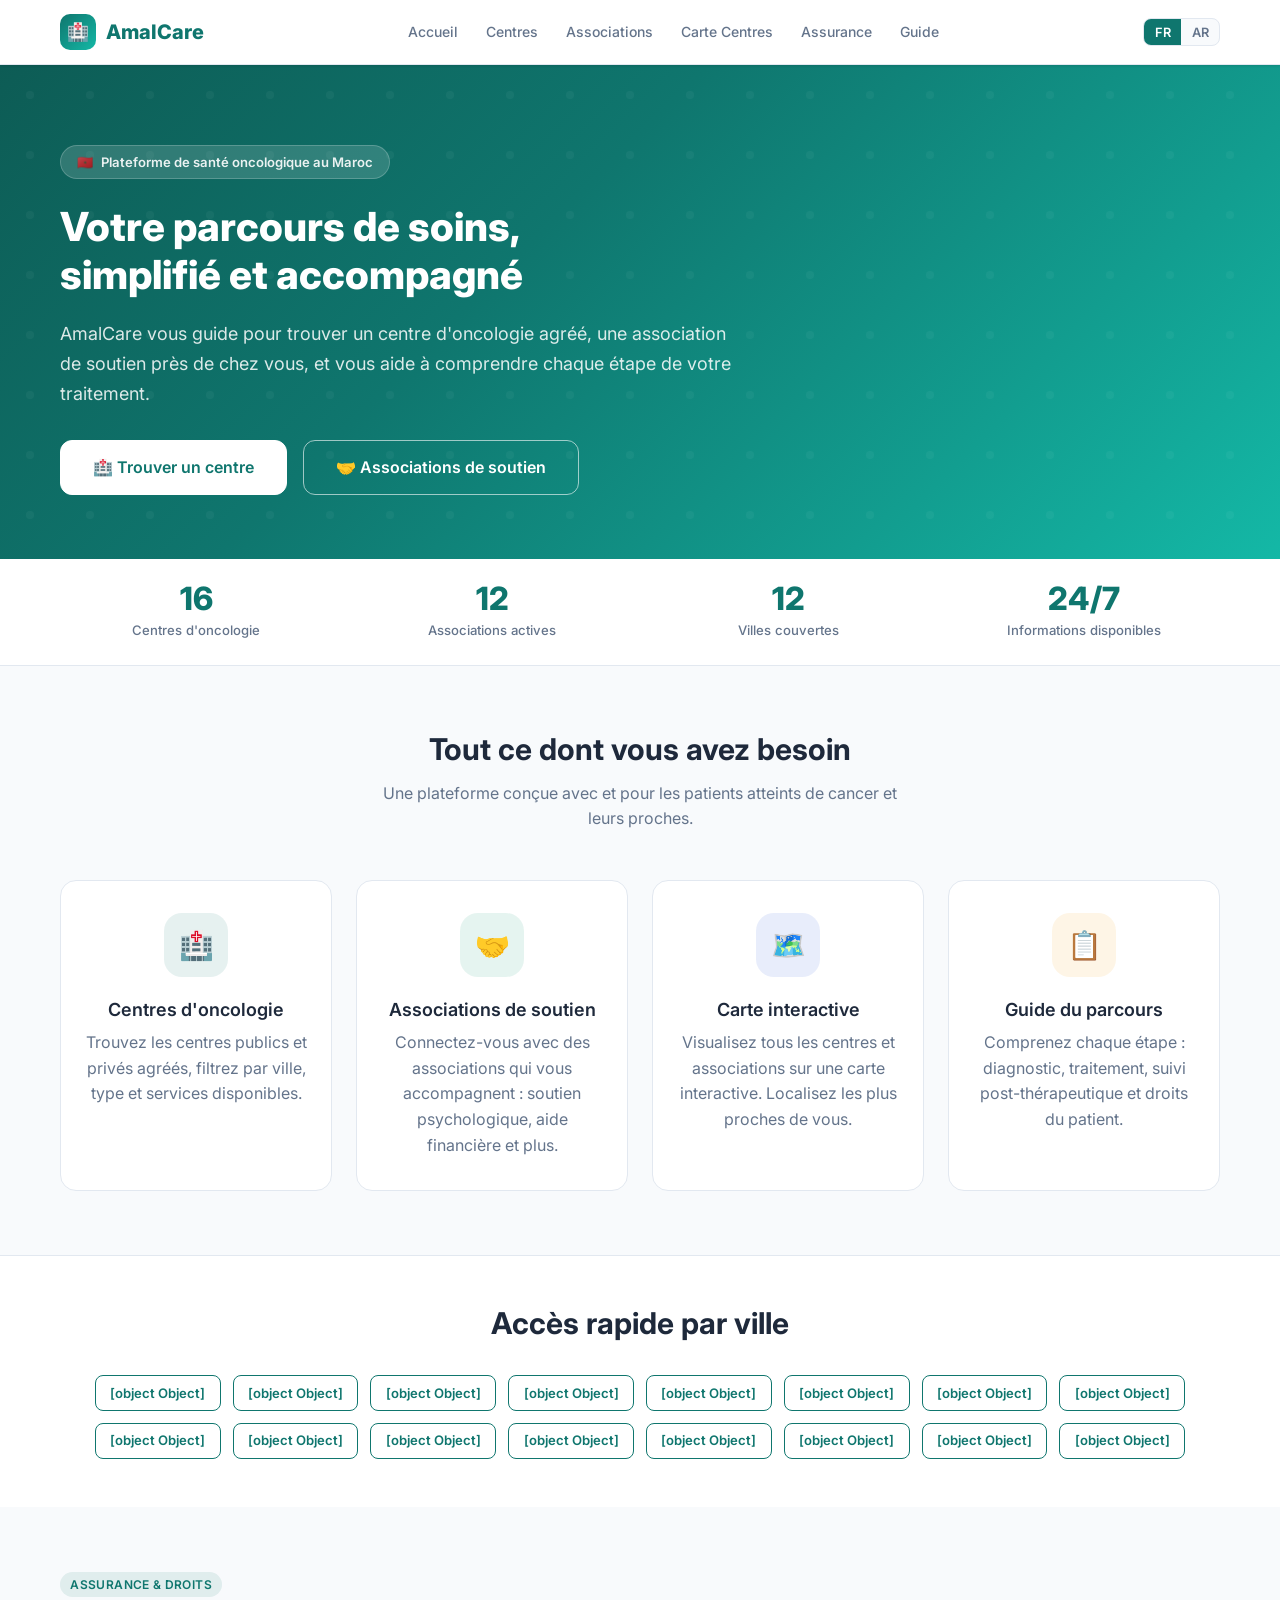
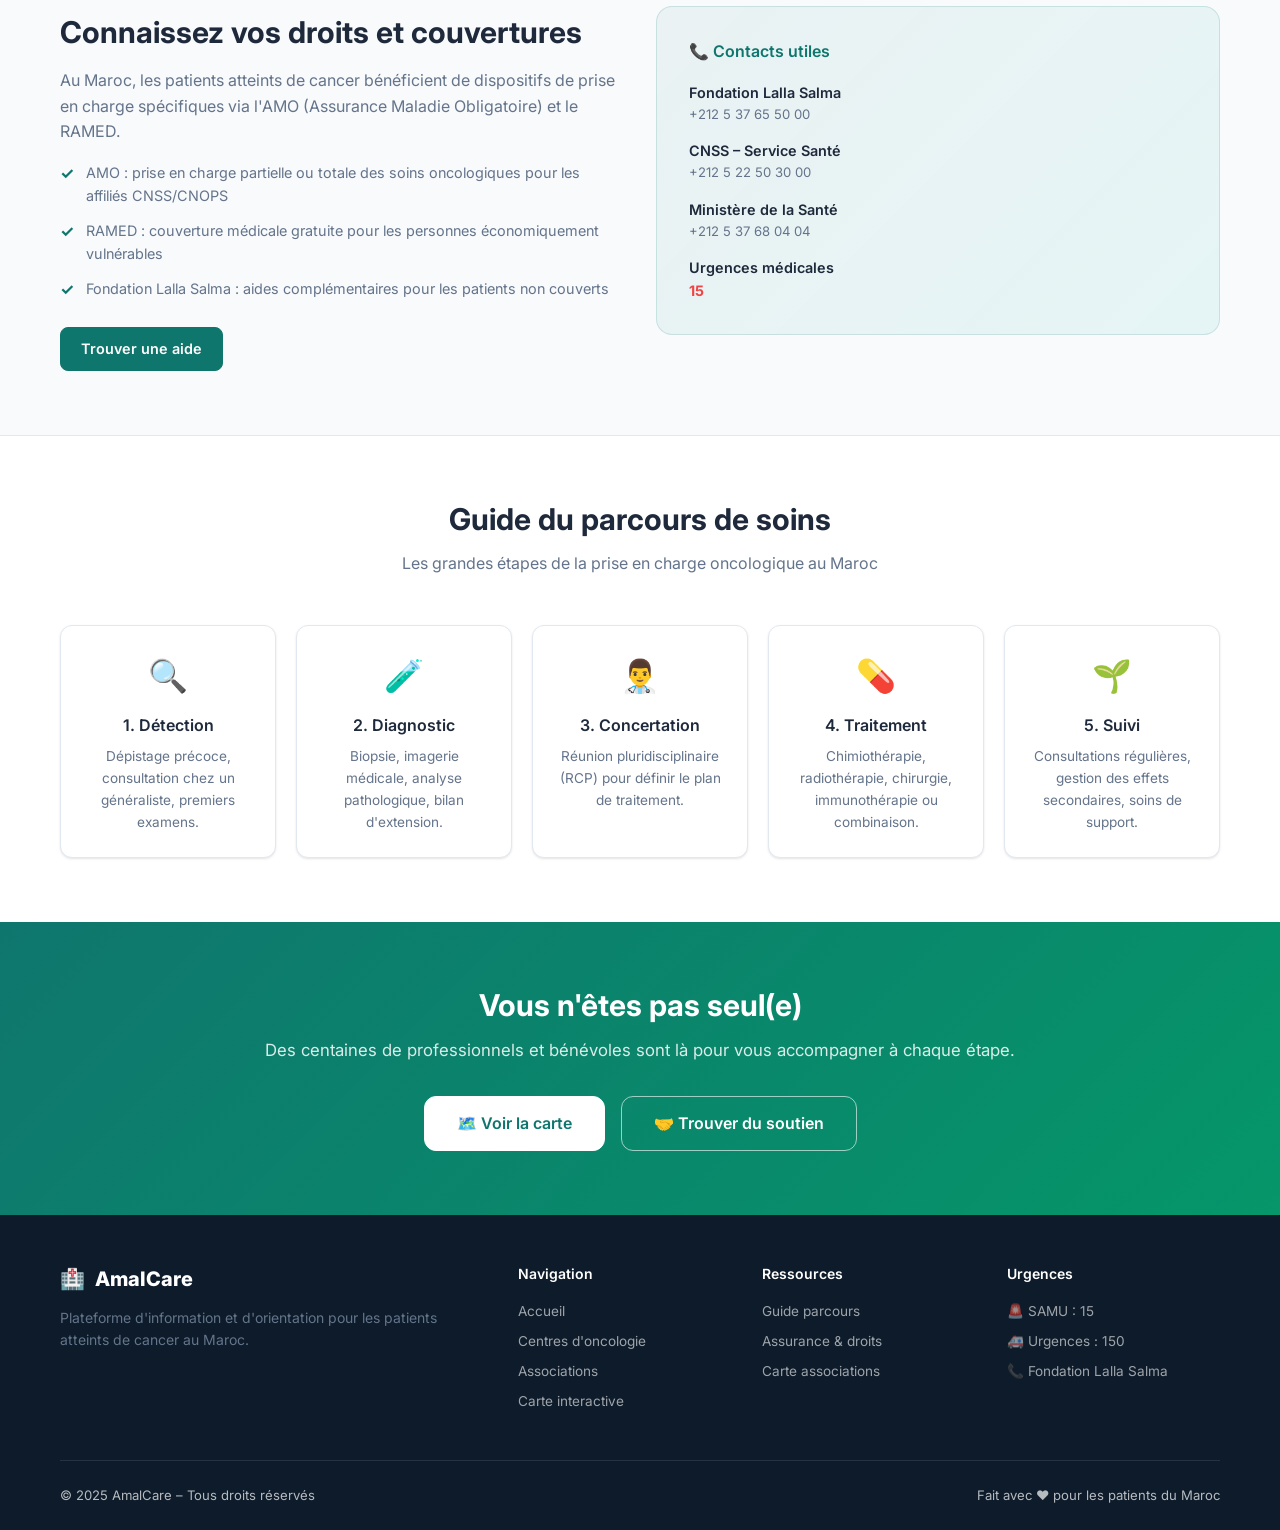
==== AmalCare-GitHub/index.html @ ff83f64e "Add files via upload" ====
<!DOCTYPE html>
<html lang="fr" dir="ltr">
<head>
  <meta charset="UTF-8" />
  <meta name="viewport" content="width=device-width, initial-scale=1.0" />
  <title>AmalCare – Plateforme de Santé Oncologique au Maroc</title>
  <meta name="description" content="AmalCare vous aide à trouver des centres d'oncologie, des associations de soutien et à comprendre votre parcours de soins au Maroc." />
  <link rel="preconnect" href="https://fonts.googleapis.com" />
  <link rel="preconnect" href="https://fonts.gstatic.com" crossorigin />
  <link href="https://fonts.googleapis.com/css2?family=Inter:wght@400;500;600;700;800&family=Cairo:wght@400;600;700;800&display=swap" rel="stylesheet" />
  <link rel="stylesheet" href="./css/style.css" />
</head>
<body>

<!-- ── Navbar ── -->
<nav class="navbar">
  <div class="container navbar-inner">
    <a href="index.html" class="navbar-brand">
      <div class="logo-icon">🏥</div>
      <span>AmalCare</span>
    </a>
    <ul class="navbar-nav" role="navigation">
      <li><a href="index.html" class="active" data-i18n="nav.home">Accueil</a></li>
      <li><a href="centres.html" data-i18n="nav.centres">Centres</a></li>
      <li><a href="associations.html" data-i18n="nav.associations">Associations</a></li>
      <li><a href="map-centres.html" data-i18n="nav.map-centres">Carte</a></li>
      <li><a href="#assurance" data-i18n="nav.assurance">Assurance</a></li>
      <li><a href="#guide" data-i18n="nav.guide">Guide</a></li>
    </ul>
    <div class="navbar-actions">
      <div class="lang-toggle" role="group" aria-label="Langue">
        <button class="lang-btn active" data-lang="fr">FR</button>
        <button class="lang-btn" data-lang="ar">AR</button>
      </div>
      <button class="hamburger" aria-label="Menu" aria-expanded="false">
        <span></span><span></span><span></span>
      </button>
    </div>
  </div>
</nav>

<!-- ── Hero ── -->
<section class="hero">
  <div class="container">
    <div class="hero-content animate-in">
      <div class="hero-eyebrow">
        <span>🇲🇦</span>
        <span>Plateforme de santé oncologique au Maroc</span>
      </div>
      <h1>Votre parcours de soins,<br/>simplifié et accompagné</h1>
      <p class="hero-sub">
        AmalCare vous guide pour trouver un centre d'oncologie agréé, une association de soutien près de chez vous, et vous aide à comprendre chaque étape de votre traitement.
      </p>
      <div class="hero-actions">
        <a href="centres.html" class="btn btn-white btn-lg">🏥 Trouver un centre</a>
        <a href="associations.html" class="btn btn-outline btn-lg" style="border-color:rgba(255,255,255,.6);color:white;">🤝 Associations de soutien</a>
      </div>
    </div>
  </div>
</section>

<!-- ── Stats Bar ── -->
<section class="stats-bar">
  <div class="container">
    <div class="stats-grid">
      <div class="stat-item">
        <div class="stat-num" id="statCentres">15</div>
        <div class="stat-label">Centres d'oncologie</div>
      </div>
      <div class="stat-item">
        <div class="stat-num" id="statAssoc">10</div>
        <div class="stat-label">Associations actives</div>
      </div>
      <div class="stat-item">
        <div class="stat-num">12</div>
        <div class="stat-label">Villes couvertes</div>
      </div>
      <div class="stat-item">
        <div class="stat-num">24/7</div>
        <div class="stat-label">Informations disponibles</div>
      </div>
    </div>
  </div>
</section>

<!-- ── Features ── -->
<section class="features-section">
  <div class="container">
    <h2 class="section-title">Tout ce dont vous avez besoin</h2>
    <p class="section-sub">Une plateforme conçue avec et pour les patients atteints de cancer et leurs proches.</p>
    <div class="features-grid">
      <a href="centres.html" class="feature-card" style="text-decoration:none;">
        <div class="feature-icon teal">🏥</div>
        <h3>Centres d'oncologie</h3>
        <p>Trouvez les centres publics et privés agréés, filtrez par ville, type et services disponibles.</p>
      </a>
      <a href="associations.html" class="feature-card" style="text-decoration:none;">
        <div class="feature-icon green">🤝</div>
        <h3>Associations de soutien</h3>
        <p>Connectez-vous avec des associations qui vous accompagnent : soutien psychologique, aide financière et plus.</p>
      </a>
      <a href="map-centres.html" class="feature-card" style="text-decoration:none;">
        <div class="feature-icon blue">🗺️</div>
        <h3>Carte interactive</h3>
        <p>Visualisez tous les centres et associations sur une carte interactive. Localisez les plus proches de vous.</p>
      </a>
      <a href="#guide" class="feature-card" style="text-decoration:none;">
        <div class="feature-icon amber">📋</div>
        <h3>Guide du parcours</h3>
        <p>Comprenez chaque étape : diagnostic, traitement, suivi post-thérapeutique et droits du patient.</p>
      </a>
    </div>
  </div>
</section>

<!-- ── Quick City Links ── -->
<section style="padding:3rem 0;background:var(--surface);border-top:1px solid var(--border);">
  <div class="container">
    <h2 style="text-align:center;margin-bottom:2rem;">Accès rapide par ville</h2>
    <div id="cityLinks" style="display:flex;flex-wrap:wrap;gap:.75rem;justify-content:center;"></div>
  </div>
</section>

<!-- ── Assurance ── -->
<section id="assurance" style="padding:4rem 0;">
  <div class="container">
    <div id="assuranceGrid" style="display:grid;grid-template-columns:1fr 1fr;gap:2rem;align-items:center;">
      <div>
        <span class="badge badge-info" style="margin-bottom:1rem;">Assurance &amp; droits</span>
        <h2 style="margin-bottom:1rem;">Connaissez vos droits et couvertures</h2>
        <p style="margin-bottom:1rem;">Au Maroc, les patients atteints de cancer bénéficient de dispositifs de prise en charge spécifiques via l'AMO (Assurance Maladie Obligatoire) et le RAMED.</p>
        <ul style="list-style:none;display:flex;flex-direction:column;gap:.75rem;margin-bottom:1.5rem;">
          <li style="display:flex;gap:.75rem;align-items:flex-start;">
            <span style="color:var(--primary);font-weight:700;flex-shrink:0;">✓</span>
            <span style="color:var(--text-muted);font-size:.9rem;">AMO : prise en charge partielle ou totale des soins oncologiques pour les affiliés CNSS/CNOPS</span>
          </li>
          <li style="display:flex;gap:.75rem;align-items:flex-start;">
            <span style="color:var(--primary);font-weight:700;flex-shrink:0;">✓</span>
            <span style="color:var(--text-muted);font-size:.9rem;">RAMED : couverture médicale gratuite pour les personnes économiquement vulnérables</span>
          </li>
          <li style="display:flex;gap:.75rem;align-items:flex-start;">
            <span style="color:var(--primary);font-weight:700;flex-shrink:0;">✓</span>
            <span style="color:var(--text-muted);font-size:.9rem;">Fondation Lalla Salma : aides complémentaires pour les patients non couverts</span>
          </li>
        </ul>
        <a href="associations.html" class="btn btn-primary">Trouver une aide</a>
      </div>
      <div style="background:linear-gradient(135deg,rgba(15,118,110,.06),rgba(20,184,166,.08));border:1px solid rgba(15,118,110,.15);border-radius:var(--radius-lg);padding:2rem;">
        <h4 style="margin-bottom:1rem;color:var(--primary);">📞 Contacts utiles</h4>
        <div style="display:flex;flex-direction:column;gap:.9rem;">
          <div><div style="font-weight:600;font-size:.9rem;">Fondation Lalla Salma</div><div style="color:var(--text-muted);font-size:.82rem;">+212 5 37 65 50 00</div></div>
          <div><div style="font-weight:600;font-size:.9rem;">CNSS – Service Santé</div><div style="color:var(--text-muted);font-size:.82rem;">+212 5 22 50 30 00</div></div>
          <div><div style="font-weight:600;font-size:.9rem;">Ministère de la Santé</div><div style="color:var(--text-muted);font-size:.82rem;">+212 5 37 68 04 04</div></div>
          <div><div style="font-weight:600;font-size:.9rem;">Urgences médicales</div><div style="color:#ef4444;font-size:.9rem;font-weight:700;">15</div></div>
        </div>
      </div>
    </div>
  </div>
</section>

<!-- ── Guide ── -->
<section id="guide" style="padding:4rem 0;background:var(--surface);border-top:1px solid var(--border);">
  <div class="container">
    <h2 class="section-title" style="margin-bottom:.75rem;">Guide du parcours de soins</h2>
    <p class="section-sub">Les grandes étapes de la prise en charge oncologique au Maroc</p>
    <div style="display:grid;grid-template-columns:repeat(auto-fit,minmax(190px,1fr));gap:1.25rem;margin-top:2rem;">
      <div class="card animate-in" style="padding:1.5rem;text-align:center;">
        <div style="font-size:2rem;margin-bottom:.75rem;">🔍</div>
        <h4 style="margin-bottom:.5rem;">1. Détection</h4>
        <p style="font-size:.85rem;">Dépistage précoce, consultation chez un généraliste, premiers examens.</p>
      </div>
      <div class="card animate-in" style="padding:1.5rem;text-align:center;animation-delay:.05s;">
        <div style="font-size:2rem;margin-bottom:.75rem;">🧪</div>
        <h4 style="margin-bottom:.5rem;">2. Diagnostic</h4>
        <p style="font-size:.85rem;">Biopsie, imagerie médicale, analyse pathologique, bilan d'extension.</p>
      </div>
      <div class="card animate-in" style="padding:1.5rem;text-align:center;animation-delay:.1s;">
        <div style="font-size:2rem;margin-bottom:.75rem;">👨‍⚕️</div>
        <h4 style="margin-bottom:.5rem;">3. Concertation</h4>
        <p style="font-size:.85rem;">Réunion pluridisciplinaire (RCP) pour définir le plan de traitement.</p>
      </div>
      <div class="card animate-in" style="padding:1.5rem;text-align:center;animation-delay:.15s;">
        <div style="font-size:2rem;margin-bottom:.75rem;">💊</div>
        <h4 style="margin-bottom:.5rem;">4. Traitement</h4>
        <p style="font-size:.85rem;">Chimiothérapie, radiothérapie, chirurgie, immunothérapie ou combinaison.</p>
      </div>
      <div class="card animate-in" style="padding:1.5rem;text-align:center;animation-delay:.2s;">
        <div style="font-size:2rem;margin-bottom:.75rem;">🌱</div>
        <h4 style="margin-bottom:.5rem;">5. Suivi</h4>
        <p style="font-size:.85rem;">Consultations régulières, gestion des effets secondaires, soins de support.</p>
      </div>
    </div>
  </div>
</section>

<!-- ── CTA ── -->
<section class="cta-section">
  <div class="container">
    <h2>Vous n'êtes pas seul(e)</h2>
    <p>Des centaines de professionnels et bénévoles sont là pour vous accompagner à chaque étape.</p>
    <div style="display:flex;gap:1rem;justify-content:center;flex-wrap:wrap;">
      <a href="map-centres.html" class="btn btn-white btn-lg">🗺️ Voir la carte</a>
      <a href="associations.html" class="btn btn-outline btn-lg" style="border-color:rgba(255,255,255,.6);color:white;">🤝 Trouver du soutien</a>
    </div>
  </div>
</section>

<!-- ── Footer ── -->
<footer class="footer">
  <div class="container">
    <div class="footer-grid">
      <div class="footer-brand">
        <div style="display:flex;align-items:center;gap:.6rem;font-weight:800;font-size:1.25rem;color:white;margin-bottom:.75rem;">
          <div class="logo-icon">🏥</div><span>AmalCare</span>
        </div>
        <p>Plateforme d'information et d'orientation pour les patients atteints de cancer au Maroc.</p>
      </div>
      <div class="footer-col">
        <h4>Navigation</h4>
        <a href="index.html">Accueil</a>
        <a href="centres.html">Centres d'oncologie</a>
        <a href="associations.html">Associations</a>
        <a href="map-centres.html">Carte interactive</a>
      </div>
      <div class="footer-col">
        <h4>Ressources</h4>
        <a href="#guide">Guide parcours</a>
        <a href="#assurance">Assurance &amp; droits</a>
        <a href="map-associations.html">Carte associations</a>
      </div>
      <div class="footer-col">
        <h4>Urgences</h4>
        <a href="tel:15">🚨 SAMU : 15</a>
        <a href="tel:150">🚑 Urgences : 150</a>
        <a href="tel:+212537655000">📞 Fondation Lalla Salma</a>
      </div>
    </div>
    <div class="footer-bottom">
      <span>© 2025 AmalCare – Tous droits réservés</span>
      <span>Fait avec ❤️ pour les patients du Maroc</span>
    </div>
  </div>
</footer>

<script src="./js/main.js"></script>
<script>
  document.addEventListener('DOMContentLoaded', async () => {
    // Responsive grid
    const grid = document.getElementById('assuranceGrid');
    function resizeGrid() {
      if (grid) grid.style.gridTemplateColumns = window.innerWidth < 768 ? '1fr' : '1fr 1fr';
    }
    resizeGrid();
    window.addEventListener('resize', resizeGrid);

    // Load stats
    try {
      const [cRes, aRes] = await Promise.all([
        fetch('./data/centres.json'),
        fetch('./data/associations.json'),
      ]);
      const centres = await cRes.json();
      const assocs  = await aRes.json();
      document.getElementById('statCentres').textContent = centres.length;
      document.getElementById('statAssoc').textContent   = assocs.length;

      // City links
      const cities = [...new Set(centres.map(c => c.ville))].sort();
      const container = document.getElementById('cityLinks');
      cities.forEach(city => {
        const a = document.createElement('a');
        a.href = `centres.html?ville=${encodeURIComponent(city)}`;
        a.className = 'btn btn-outline btn-sm';
        a.textContent = city;
        container.appendChild(a);
      });
    } catch(e) { /* graceful degradation */ }
  });
</script>
</body>
</html>
---- AmalCare-GitHub/css/style.css ----
/* ============================================================
   AmalCare – Global Stylesheet
   Design: clean medical UI inspired by modern health platforms
   Colors: teal/blue primary, soft green accents
   ============================================================ */

/* ---------- CSS Variables ---------- */
:root {
  --primary:        #0f766e;   /* teal-700 */
  --primary-light:  #14b8a6;   /* teal-500 */
  --primary-dark:   #0d5c55;
  --accent:         #059669;   /* emerald-600 */
  --accent-light:   #10b981;
  --blue:           #1d4ed8;
  --blue-light:     #3b82f6;
  --bg:             #f8fafc;
  --surface:        #ffffff;
  --border:         #e2e8f0;
  --text:           #1e293b;
  --text-muted:     #64748b;
  --text-light:     #94a3b8;
  --public-color:   #1d4ed8;
  --private-color:  #059669;
  --shadow-sm:      0 1px 3px rgba(0,0,0,.07), 0 1px 2px rgba(0,0,0,.05);
  --shadow:         0 4px 6px -1px rgba(0,0,0,.08), 0 2px 4px -1px rgba(0,0,0,.05);
  --shadow-md:      0 10px 15px -3px rgba(0,0,0,.08), 0 4px 6px -2px rgba(0,0,0,.04);
  --shadow-lg:      0 20px 25px -5px rgba(0,0,0,.08), 0 10px 10px -5px rgba(0,0,0,.03);
  --radius:         12px;
  --radius-sm:      8px;
  --radius-lg:      16px;
  --transition:     all 0.2s ease;
}

/* ---------- Reset & Base ---------- */
*, *::before, *::after { box-sizing: border-box; margin: 0; padding: 0; }

html { scroll-behavior: smooth; font-size: 16px; }

body {
  font-family: 'Inter', 'Segoe UI', system-ui, -apple-system, sans-serif;
  background: var(--bg);
  color: var(--text);
  line-height: 1.6;
  min-height: 100vh;
}

img { max-width: 100%; display: block; }
a { color: inherit; text-decoration: none; }
button { cursor: pointer; border: none; background: none; font-family: inherit; }
ul { list-style: none; }

/* ---------- Typography ---------- */
h1 { font-size: clamp(1.75rem, 4vw, 2.5rem); font-weight: 800; line-height: 1.2; }
h2 { font-size: clamp(1.35rem, 3vw, 1.875rem); font-weight: 700; line-height: 1.3; }
h3 { font-size: 1.125rem; font-weight: 600; line-height: 1.4; }
h4 { font-size: 1rem; font-weight: 600; }
p  { color: var(--text-muted); }

/* ---------- Layout ---------- */
.container {
  max-width: 1200px;
  margin: 0 auto;
  padding: 0 1.25rem;
}

.page-header {
  background: linear-gradient(135deg, var(--primary) 0%, var(--primary-light) 100%);
  color: white;
  padding: 3rem 0 2.5rem;
  text-align: center;
}
.page-header h1 { color: white; margin-bottom: 0.5rem; }
.page-header p   { color: rgba(255,255,255,.85); font-size: 1.05rem; }

/* ---------- Navbar ---------- */
.navbar {
  position: sticky;
  top: 0;
  z-index: 1000;
  background: var(--surface);
  border-bottom: 1px solid var(--border);
  box-shadow: var(--shadow-sm);
}
.navbar-inner {
  display: flex;
  align-items: center;
  justify-content: space-between;
  height: 64px;
  gap: 1rem;
}
.navbar-brand {
  display: flex;
  align-items: center;
  gap: 0.6rem;
  font-weight: 800;
  font-size: 1.25rem;
  color: var(--primary);
  white-space: nowrap;
}
.navbar-brand .logo-icon {
  width: 36px;
  height: 36px;
  background: linear-gradient(135deg, var(--primary), var(--primary-light));
  border-radius: 10px;
  display: flex;
  align-items: center;
  justify-content: center;
  color: white;
  font-size: 1.1rem;
  flex-shrink: 0;
}
.navbar-nav {
  display: flex;
  align-items: center;
  gap: 0.25rem;
}
.navbar-nav a {
  font-size: 0.875rem;
  font-weight: 500;
  color: var(--text-muted);
  padding: 0.5rem 0.75rem;
  border-radius: var(--radius-sm);
  transition: var(--transition);
  white-space: nowrap;
}
.navbar-nav a:hover,
.navbar-nav a.active {
  color: var(--primary);
  background: rgba(15,118,110,.08);
}
.navbar-actions {
  display: flex;
  align-items: center;
  gap: 0.5rem;
  flex-shrink: 0;
}
.lang-toggle {
  display: flex;
  background: var(--bg);
  border: 1px solid var(--border);
  border-radius: 8px;
  overflow: hidden;
}
.lang-btn {
  padding: 0.35rem 0.65rem;
  font-size: 0.8rem;
  font-weight: 600;
  color: var(--text-muted);
  transition: var(--transition);
}
.lang-btn.active {
  background: var(--primary);
  color: white;
}
.hamburger {
  display: none;
  flex-direction: column;
  gap: 5px;
  padding: 0.4rem;
  border-radius: 8px;
  transition: var(--transition);
}
.hamburger span {
  display: block;
  width: 22px;
  height: 2px;
  background: var(--text);
  border-radius: 2px;
  transition: var(--transition);
}
.hamburger:hover { background: var(--bg); }

/* ---------- Buttons ---------- */
.btn {
  display: inline-flex;
  align-items: center;
  gap: 0.5rem;
  padding: 0.6rem 1.25rem;
  border-radius: var(--radius-sm);
  font-size: 0.9rem;
  font-weight: 600;
  transition: var(--transition);
  border: 1.5px solid transparent;
  white-space: nowrap;
}
.btn-primary {
  background: var(--primary);
  color: white;
  border-color: var(--primary);
}
.btn-primary:hover {
  background: var(--primary-dark);
  transform: translateY(-1px);
  box-shadow: var(--shadow);
}
.btn-outline {
  background: transparent;
  color: var(--primary);
  border-color: var(--primary);
}
.btn-outline:hover {
  background: var(--primary);
  color: white;
}
.btn-white {
  background: white;
  color: var(--primary);
  border-color: white;
}
.btn-white:hover {
  background: rgba(255,255,255,.9);
  transform: translateY(-1px);
}
.btn-sm {
  padding: 0.4rem 0.9rem;
  font-size: 0.82rem;
}
.btn-lg {
  padding: 0.85rem 2rem;
  font-size: 1rem;
  border-radius: var(--radius);
}

/* ---------- Badge / Tag ---------- */
.badge {
  display: inline-flex;
  align-items: center;
  gap: 0.3rem;
  padding: 0.2rem 0.65rem;
  border-radius: 99px;
  font-size: 0.75rem;
  font-weight: 600;
  text-transform: uppercase;
  letter-spacing: .03em;
}
.badge-public  { background: rgba(29,78,216,.12); color: var(--blue); }
.badge-prive   { background: rgba(5,150,105,.12);  color: var(--accent); }
.badge-info    { background: rgba(15,118,110,.1);  color: var(--primary); }

/* ---------- Badge Vérification ---------- */
.badge-verif {
  display: inline-flex;
  align-items: center;
  gap: 0.3rem;
  font-size: 0.72rem;
  font-weight: 600;
  padding: 0.2rem 0.55rem;
  border-radius: 999px;
  letter-spacing: 0.02em;
}
.badge-verif.verifie {
  background: #d1fae5;
  color: #065f46;
  border: 1px solid #a7f3d0;
}
.badge-verif.a_confirmer {
  background: #fef9c3;
  color: #854d0e;
  border: 1px solid #fde68a;
}

/* ── Popup badge dans Leaflet ── */
.leaflet-popup-content .badge-verif { font-size: .68rem; padding: .15rem .45rem; }

/* ---------- Star Rating ---------- */
.stars { color: #f59e0b; font-size: 0.85rem; }

/* ---------- Cards ---------- */
.card {
  background: var(--surface);
  border: 1px solid var(--border);
  border-radius: var(--radius);
  box-shadow: var(--shadow-sm);
  overflow: hidden;
  transition: var(--transition);
}
.card:hover {
  box-shadow: var(--shadow-md);
  transform: translateY(-2px);
}
.card-header {
  padding: 1.25rem 1.25rem 0;
  display: flex;
  align-items: flex-start;
  justify-content: space-between;
  gap: 0.75rem;
}
.card-body  { padding: 1rem 1.25rem; }
.card-footer {
  padding: 0.75rem 1.25rem 1.25rem;
  border-top: 1px solid var(--border);
  display: flex;
  align-items: center;
  justify-content: space-between;
  gap: 0.5rem;
  flex-wrap: wrap;
}

.centre-icon, .assoc-icon {
  width: 48px;
  height: 48px;
  border-radius: 12px;
  display: flex;
  align-items: center;
  justify-content: center;
  font-size: 1.4rem;
  flex-shrink: 0;
}
.centre-icon { background: rgba(29,78,216,.1); }
.assoc-icon  { background: rgba(5,150,105,.1); }

.card-meta {
  display: flex;
  align-items: center;
  gap: 0.5rem;
  flex-wrap: wrap;
  margin-bottom: 0.6rem;
}
.card-meta span { font-size: 0.82rem; color: var(--text-muted); }
.card-meta .sep { color: var(--border); }

.card-title { font-size: 1.05rem; font-weight: 700; color: var(--text); margin-bottom: 0.5rem; line-height: 1.3; }
.card-desc  { font-size: 0.875rem; color: var(--text-muted); line-height: 1.5; }

.services-list {
  display: flex;
  flex-wrap: wrap;
  gap: 0.4rem;
  margin-top: 0.75rem;
}
.service-tag {
  padding: 0.2rem 0.6rem;
  background: var(--bg);
  border: 1px solid var(--border);
  border-radius: 6px;
  font-size: 0.75rem;
  color: var(--text-muted);
}

/* ---------- Grid Layouts ---------- */
.cards-grid {
  display: grid;
  grid-template-columns: repeat(auto-fill, minmax(320px, 1fr));
  gap: 1.25rem;
  margin-top: 1.5rem;
}

/* ---------- Search & Filters ---------- */
.search-section {
  background: var(--surface);
  border-bottom: 1px solid var(--border);
  padding: 1.25rem 0;
  position: sticky;
  top: 64px;
  z-index: 100;
  box-shadow: var(--shadow-sm);
}
.search-bar {
  display: flex;
  gap: 0.75rem;
  flex-wrap: wrap;
  align-items: center;
}
.search-input-wrap {
  flex: 1;
  min-width: 200px;
  position: relative;
}
.search-input-wrap .search-icon {
  position: absolute;
  left: 0.9rem;
  top: 50%;
  transform: translateY(-50%);
  color: var(--text-light);
  font-size: 1rem;
  pointer-events: none;
}
.search-input {
  width: 100%;
  padding: 0.65rem 1rem 0.65rem 2.5rem;
  border: 1.5px solid var(--border);
  border-radius: var(--radius-sm);
  font-size: 0.9rem;
  font-family: inherit;
  color: var(--text);
  background: var(--bg);
  transition: var(--transition);
  outline: none;
}
.search-input:focus {
  border-color: var(--primary-light);
  background: white;
  box-shadow: 0 0 0 3px rgba(20,184,166,.15);
}
.filter-select {
  padding: 0.65rem 2.2rem 0.65rem 0.9rem;
  border: 1.5px solid var(--border);
  border-radius: var(--radius-sm);
  font-size: 0.875rem;
  font-family: inherit;
  color: var(--text);
  background: var(--bg) url("data:image/svg+xml,%3Csvg xmlns='http://www.w3.org/2000/svg' width='12' height='12' viewBox='0 0 12 12'%3E%3Cpath fill='%2364748b' d='M6 8L1 3h10z'/%3E%3C/svg%3E") no-repeat right 0.7rem center;
  -webkit-appearance: none;
  appearance: none;
  cursor: pointer;
  transition: var(--transition);
  outline: none;
  flex-shrink: 0;
}
.filter-select:focus {
  border-color: var(--primary-light);
  background-color: white;
  box-shadow: 0 0 0 3px rgba(20,184,166,.15);
}
.results-info {
  font-size: 0.875rem;
  color: var(--text-muted);
  margin-top: 1rem;
  padding-bottom: 0.25rem;
}
.results-info strong { color: var(--text); }

/* ---------- Empty State ---------- */
.empty-state {
  text-align: center;
  padding: 4rem 1rem;
  color: var(--text-muted);
}
.empty-state .empty-icon { font-size: 3.5rem; margin-bottom: 1rem; opacity: .5; }
.empty-state h3 { color: var(--text); margin-bottom: 0.5rem; }

/* ---------- Loading Spinner ---------- */
.loading-overlay {
  position: fixed;
  inset: 0;
  background: rgba(255,255,255,.92);
  display: flex;
  flex-direction: column;
  align-items: center;
  justify-content: center;
  z-index: 9999;
  gap: 1rem;
  transition: opacity .3s;
}
.loading-overlay.hidden { opacity: 0; pointer-events: none; }
.spinner {
  width: 48px;
  height: 48px;
  border: 4px solid var(--border);
  border-top-color: var(--primary);
  border-radius: 50%;
  animation: spin .8s linear infinite;
}
@keyframes spin { to { transform: rotate(360deg); } }
.loading-text { font-size: 0.9rem; color: var(--text-muted); font-weight: 500; }

/* ---------- Map Pages ---------- */
.map-layout {
  display: flex;
  height: calc(100vh - 64px);
  overflow: hidden;
}
.map-sidebar {
  width: 360px;
  flex-shrink: 0;
  background: var(--surface);
  border-right: 1px solid var(--border);
  display: flex;
  flex-direction: column;
  overflow: hidden;
}
.map-sidebar-header {
  padding: 1rem 1rem 0.75rem;
  border-bottom: 1px solid var(--border);
  background: var(--surface);
}
.map-sidebar-header h2 { font-size: 1rem; margin-bottom: 0.5rem; }
.map-sidebar-search {
  position: relative;
}
.map-sidebar-search .search-icon {
  position: absolute;
  left: 0.75rem;
  top: 50%;
  transform: translateY(-50%);
  color: var(--text-light);
  font-size: 0.9rem;
  pointer-events: none;
}
.map-sidebar-search input {
  width: 100%;
  padding: 0.55rem 0.9rem 0.55rem 2.2rem;
  border: 1.5px solid var(--border);
  border-radius: var(--radius-sm);
  font-size: 0.85rem;
  font-family: inherit;
  outline: none;
  transition: var(--transition);
}
.map-sidebar-search input:focus {
  border-color: var(--primary-light);
  box-shadow: 0 0 0 3px rgba(20,184,166,.12);
}
.map-sidebar-list {
  overflow-y: auto;
  flex: 1;
  padding: 0.5rem;
}
.map-list-item {
  padding: 0.85rem 1rem;
  border-radius: var(--radius-sm);
  cursor: pointer;
  transition: var(--transition);
  border: 1.5px solid transparent;
  margin-bottom: 0.25rem;
}
.map-list-item:hover {
  background: rgba(15,118,110,.05);
  border-color: rgba(15,118,110,.15);
}
.map-list-item.active {
  background: rgba(15,118,110,.08);
  border-color: var(--primary-light);
}
.map-list-item-name { font-size: 0.875rem; font-weight: 600; color: var(--text); margin-bottom: 0.25rem; }
.map-list-item-meta { font-size: 0.78rem; color: var(--text-muted); display: flex; align-items: center; gap: 0.5rem; }
#map, #map-assoc {
  flex: 1;
  height: 100%;
}
.map-controls {
  position: absolute;
  bottom: 1.5rem;
  right: 1rem;
  z-index: 1000;
  display: flex;
  flex-direction: column;
  gap: 0.5rem;
}
.map-btn {
  background: white;
  border: 1px solid var(--border);
  border-radius: 10px;
  padding: 0.6rem 1rem;
  font-size: 0.85rem;
  font-weight: 600;
  color: var(--primary);
  box-shadow: var(--shadow);
  cursor: pointer;
  transition: var(--transition);
  display: flex;
  align-items: center;
  gap: 0.4rem;
}
.map-btn:hover {
  background: var(--primary);
  color: white;
  transform: translateY(-1px);
  box-shadow: var(--shadow-md);
}
.map-legend {
  background: white;
  border: 1px solid var(--border);
  border-radius: 10px;
  padding: 0.75rem 1rem;
  font-size: 0.8rem;
  box-shadow: var(--shadow);
}
.legend-item { display: flex; align-items: center; gap: 0.5rem; margin-bottom: 0.3rem; }
.legend-item:last-child { margin-bottom: 0; }
.legend-dot {
  width: 12px; height: 12px;
  border-radius: 50%;
  flex-shrink: 0;
}

/* ---------- Homepage ---------- */
.hero {
  background: linear-gradient(135deg, #0d5c55 0%, #0f766e 40%, #14b8a6 100%);
  color: white;
  padding: 5rem 0 4rem;
  position: relative;
  overflow: hidden;
}
.hero::before {
  content: '';
  position: absolute;
  inset: 0;
  background: url("data:image/svg+xml,%3Csvg width='60' height='60' viewBox='0 0 60 60' xmlns='http://www.w3.org/2000/svg'%3E%3Cg fill='none' fill-rule='evenodd'%3E%3Cg fill='%23ffffff' fill-opacity='0.04'%3E%3Ccircle cx='30' cy='30' r='4'/%3E%3C/g%3E%3C/g%3E%3C/svg%3E");
}
.hero-content {
  position: relative;
  max-width: 680px;
}
.hero-eyebrow {
  display: inline-flex;
  align-items: center;
  gap: 0.5rem;
  background: rgba(255,255,255,.15);
  color: rgba(255,255,255,.9);
  padding: 0.35rem 1rem;
  border-radius: 99px;
  font-size: 0.82rem;
  font-weight: 600;
  margin-bottom: 1.5rem;
  border: 1px solid rgba(255,255,255,.2);
}
.hero h1 { color: white; margin-bottom: 1.25rem; }
.hero-sub {
  font-size: 1.125rem;
  color: rgba(255,255,255,.85);
  margin-bottom: 2rem;
  line-height: 1.65;
}
.hero-actions { display: flex; gap: 1rem; flex-wrap: wrap; }

.stats-bar {
  background: white;
  border-bottom: 1px solid var(--border);
  padding: 1.5rem 0;
}
.stats-grid {
  display: grid;
  grid-template-columns: repeat(auto-fit, minmax(150px, 1fr));
  gap: 1.5rem;
  text-align: center;
}
.stat-item .stat-num {
  font-size: 2rem;
  font-weight: 800;
  color: var(--primary);
  line-height: 1;
  margin-bottom: 0.3rem;
}
.stat-item .stat-label {
  font-size: 0.82rem;
  color: var(--text-muted);
  font-weight: 500;
}

.features-section { padding: 4rem 0; }
.section-title { text-align: center; margin-bottom: 0.75rem; }
.section-sub   { text-align: center; color: var(--text-muted); max-width: 540px; margin: 0 auto 3rem; }

.features-grid {
  display: grid;
  grid-template-columns: repeat(auto-fit, minmax(240px, 1fr));
  gap: 1.5rem;
}
.feature-card {
  background: var(--surface);
  border: 1px solid var(--border);
  border-radius: var(--radius-lg);
  padding: 2rem 1.5rem;
  transition: var(--transition);
  text-align: center;
}
.feature-card:hover {
  box-shadow: var(--shadow-md);
  transform: translateY(-3px);
  border-color: rgba(15,118,110,.25);
}
.feature-icon {
  width: 64px;
  height: 64px;
  border-radius: 18px;
  display: flex;
  align-items: center;
  justify-content: center;
  font-size: 1.75rem;
  margin: 0 auto 1.25rem;
}
.feature-icon.teal  { background: rgba(15,118,110,.1); }
.feature-icon.blue  { background: rgba(29,78,216,.1); }
.feature-icon.green { background: rgba(5,150,105,.1); }
.feature-icon.amber { background: rgba(245,158,11,.1); }
.feature-card h3 { margin-bottom: 0.5rem; }

.cta-section {
  background: linear-gradient(135deg, var(--primary) 0%, var(--accent) 100%);
  color: white;
  padding: 4rem 0;
  text-align: center;
}
.cta-section h2 { color: white; margin-bottom: 0.75rem; }
.cta-section p  { color: rgba(255,255,255,.85); margin-bottom: 2rem; font-size: 1.05rem; }

/* ---------- Guide & Assurance Pages (placeholder) ---------- */
.placeholder-page {
  padding: 5rem 0;
  text-align: center;
}
.placeholder-page .big-icon {
  font-size: 4rem;
  margin-bottom: 1.5rem;
  opacity: .4;
}

/* ---------- Footer ---------- */
.footer {
  background: #0d1b2a;
  color: rgba(255,255,255,.7);
  padding: 3rem 0 1.5rem;
}
.footer-grid {
  display: grid;
  grid-template-columns: 2fr 1fr 1fr 1fr;
  gap: 2rem;
  margin-bottom: 2.5rem;
}
.footer-brand .navbar-brand { color: white; margin-bottom: 0.75rem; }
.footer-brand p { font-size: 0.875rem; line-height: 1.6; }
.footer-col h4 { color: white; font-size: 0.875rem; font-weight: 600; margin-bottom: 1rem; }
.footer-col a {
  display: block;
  font-size: 0.85rem;
  color: rgba(255,255,255,.6);
  margin-bottom: 0.5rem;
  transition: var(--transition);
}
.footer-col a:hover { color: var(--primary-light); }
.footer-bottom {
  border-top: 1px solid rgba(255,255,255,.1);
  padding-top: 1.5rem;
  display: flex;
  align-items: center;
  justify-content: space-between;
  font-size: 0.82rem;
  flex-wrap: wrap;
  gap: 0.5rem;
}
.footer-bottom a { color: var(--primary-light); }

/* ---------- Leaflet Popup Override ---------- */
.leaflet-popup-content-wrapper {
  border-radius: 12px !important;
  box-shadow: var(--shadow-md) !important;
  border: 1px solid var(--border) !important;
}
.leaflet-popup-content {
  margin: 1rem !important;
  min-width: 220px;
}
.popup-name  { font-weight: 700; font-size: 0.95rem; color: var(--text); margin-bottom: 0.35rem; }
.popup-city  { font-size: 0.82rem; color: var(--text-muted); margin-bottom: 0.5rem; display: flex; align-items: center; gap: 0.3rem; }
.popup-services { font-size: 0.78rem; color: var(--text-muted); border-top: 1px solid var(--border); padding-top: 0.5rem; margin-top: 0.25rem; }

/* ---------- Animations ---------- */
@keyframes fadeInUp {
  from { opacity: 0; transform: translateY(16px); }
  to   { opacity: 1; transform: translateY(0); }
}
.animate-in { animation: fadeInUp .35s ease both; }

/* Stagger delay for card grids */
.cards-grid .card:nth-child(1) { animation-delay: .05s; }
.cards-grid .card:nth-child(2) { animation-delay: .1s; }
.cards-grid .card:nth-child(3) { animation-delay: .15s; }
.cards-grid .card:nth-child(4) { animation-delay: .2s; }
.cards-grid .card:nth-child(5) { animation-delay: .25s; }
.cards-grid .card:nth-child(6) { animation-delay: .3s; }

/* ---------- RTL Support ---------- */
[dir="rtl"] body { font-family: 'Cairo', 'Segoe UI', system-ui, sans-serif; }
[dir="rtl"] .navbar-nav { flex-direction: row-reverse; }
[dir="rtl"] .search-input-wrap .search-icon { left: auto; right: 0.9rem; }
[dir="rtl"] .search-input { padding-left: 1rem; padding-right: 2.5rem; }
[dir="rtl"] .map-sidebar { border-right: none; border-left: 1px solid var(--border); }
[dir="rtl"] .footer-grid { direction: rtl; }

/* ---------- Responsive ---------- */
@media (max-width: 1024px) {
  .map-sidebar { width: 300px; }
  .footer-grid { grid-template-columns: 1fr 1fr; }
}

@media (max-width: 768px) {
  .navbar-nav { display: none; position: absolute; top: 64px; left: 0; right: 0; background: var(--surface); flex-direction: column; padding: 1rem; border-bottom: 1px solid var(--border); box-shadow: var(--shadow-md); gap: 0.25rem; }
  .navbar-nav.open { display: flex; }
  .hamburger { display: flex; }

  .map-layout { flex-direction: column; height: auto; }
  .map-sidebar { width: 100%; height: 280px; border-right: none; border-bottom: 1px solid var(--border); }
  #map, #map-assoc { height: 60vh; }

  .cards-grid { grid-template-columns: 1fr; }
  .search-bar { flex-direction: column; }
  .search-input-wrap { min-width: 100%; }
  .filter-select { width: 100%; }

  .hero { padding: 3rem 0 2.5rem; }
  .hero-actions { flex-direction: column; }
  .hero-actions .btn { justify-content: center; }

  .footer-grid { grid-template-columns: 1fr; }
  .footer-bottom { flex-direction: column; text-align: center; }

  .features-grid { grid-template-columns: 1fr; }
  .stats-grid { grid-template-columns: repeat(2, 1fr); }
}

@media (max-width: 480px) {
  .navbar-brand span { display: none; }
  .container { padding: 0 1rem; }
  h1 { font-size: 1.6rem; }
}

/* ================================================================
   Modale Signalement
   ================================================================ */
.modal-backdrop {
  position: fixed;
  inset: 0;
  background: rgba(15,23,42,.55);
  backdrop-filter: blur(3px);
  display: flex;
  align-items: center;
  justify-content: center;
  z-index: 9000;
  padding: 1rem;
  opacity: 0;
  pointer-events: none;
  transition: opacity .2s ease;
}
.modal-backdrop.open {
  opacity: 1;
  pointer-events: auto;
}
.modal-box {
  background: var(--surface);
  border-radius: var(--radius-lg);
  box-shadow: var(--shadow-lg);
  width: 100%;
  max-width: 480px;
  transform: translateY(18px) scale(.97);
  transition: transform .22s ease;
}
.modal-backdrop.open .modal-box {
  transform: translateY(0) scale(1);
}
.modal-head {
  display: flex;
  align-items: center;
  justify-content: space-between;
  padding: 1.25rem 1.5rem 1rem;
  border-bottom: 1px solid var(--border);
}
.modal-head h2 {
  font-size: 1rem;
  font-weight: 700;
  color: var(--text);
  margin: 0;
}
.modal-close {
  width: 32px;
  height: 32px;
  border-radius: 50%;
  border: 1px solid var(--border);
  background: transparent;
  cursor: pointer;
  display: flex;
  align-items: center;
  justify-content: center;
  font-size: 1rem;
  color: var(--text-muted);
  transition: var(--transition);
  flex-shrink: 0;
}
.modal-close:hover { background: var(--bg); color: var(--text); }

.modal-body { padding: 1.25rem 1.5rem; }

.modal-target {
  background: var(--bg);
  border: 1px solid var(--border);
  border-radius: var(--radius-sm);
  padding: .6rem .9rem;
  font-size: .82rem;
  color: var(--text-muted);
  margin-bottom: 1.1rem;
}
.modal-target strong { color: var(--text); font-weight: 600; }

.form-group { margin-bottom: 1rem; }
.form-label {
  display: block;
  font-size: .8rem;
  font-weight: 600;
  color: var(--text);
  margin-bottom: .4rem;
}
.form-control {
  width: 100%;
  padding: .6rem .85rem;
  border: 1.5px solid var(--border);
  border-radius: var(--radius-sm);
  font-size: .875rem;
  font-family: inherit;
  color: var(--text);
  background: var(--surface);
  transition: border-color .15s, box-shadow .15s;
  box-sizing: border-box;
}
.form-control:focus {
  outline: none;
  border-color: var(--primary);
  box-shadow: 0 0 0 3px rgba(15,118,110,.12);
}
textarea.form-control { resize: vertical; min-height: 90px; }

.modal-foot {
  display: flex;
  justify-content: flex-end;
  gap: .65rem;
  padding: 1rem 1.5rem 1.25rem;
  border-top: 1px solid var(--border);
}

/* Success state */
.modal-success {
  display: none;
  flex-direction: column;
  align-items: center;
  text-align: center;
  padding: 2rem 1.5rem 2.25rem;
  gap: .75rem;
}
.modal-success .success-icon {
  width: 56px;
  height: 56px;
  border-radius: 50%;
  background: #d1fae5;
  display: flex;
  align-items: center;
  justify-content: center;
  font-size: 1.6rem;
}
.modal-success h3 { font-size: 1.05rem; font-weight: 700; margin: 0; color: var(--text); }
.modal-success p  { font-size: .875rem; color: var(--text-muted); margin: 0; }

/* Bouton signaler sur les cartes */
.btn-report {
  font-size: .72rem;
  font-weight: 500;
  color: var(--text-muted);
  background: transparent;
  border: none;
  cursor: pointer;
  padding: .2rem .4rem;
  border-radius: 6px;
  transition: var(--transition);
  display: inline-flex;
  align-items: center;
  gap: .25rem;
}
.btn-report:hover { color: #dc2626; background: #fef2f2; }
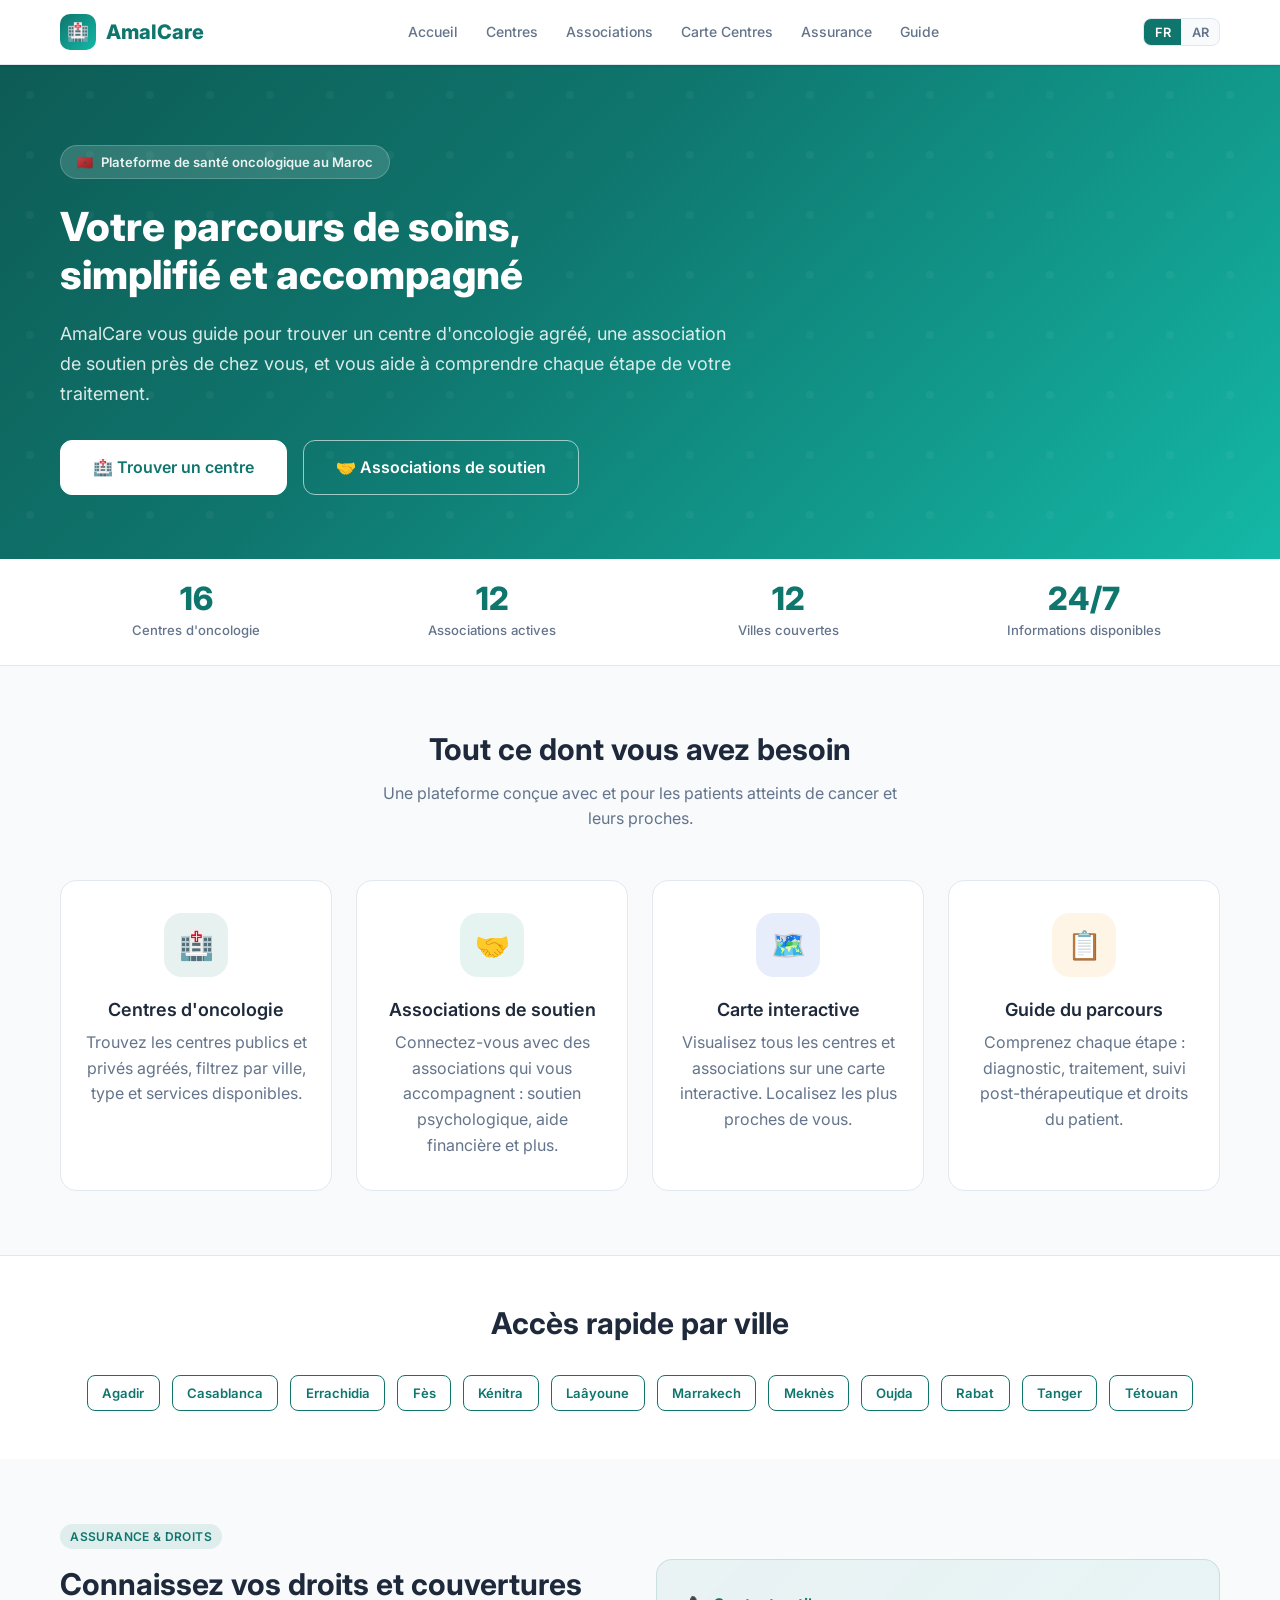
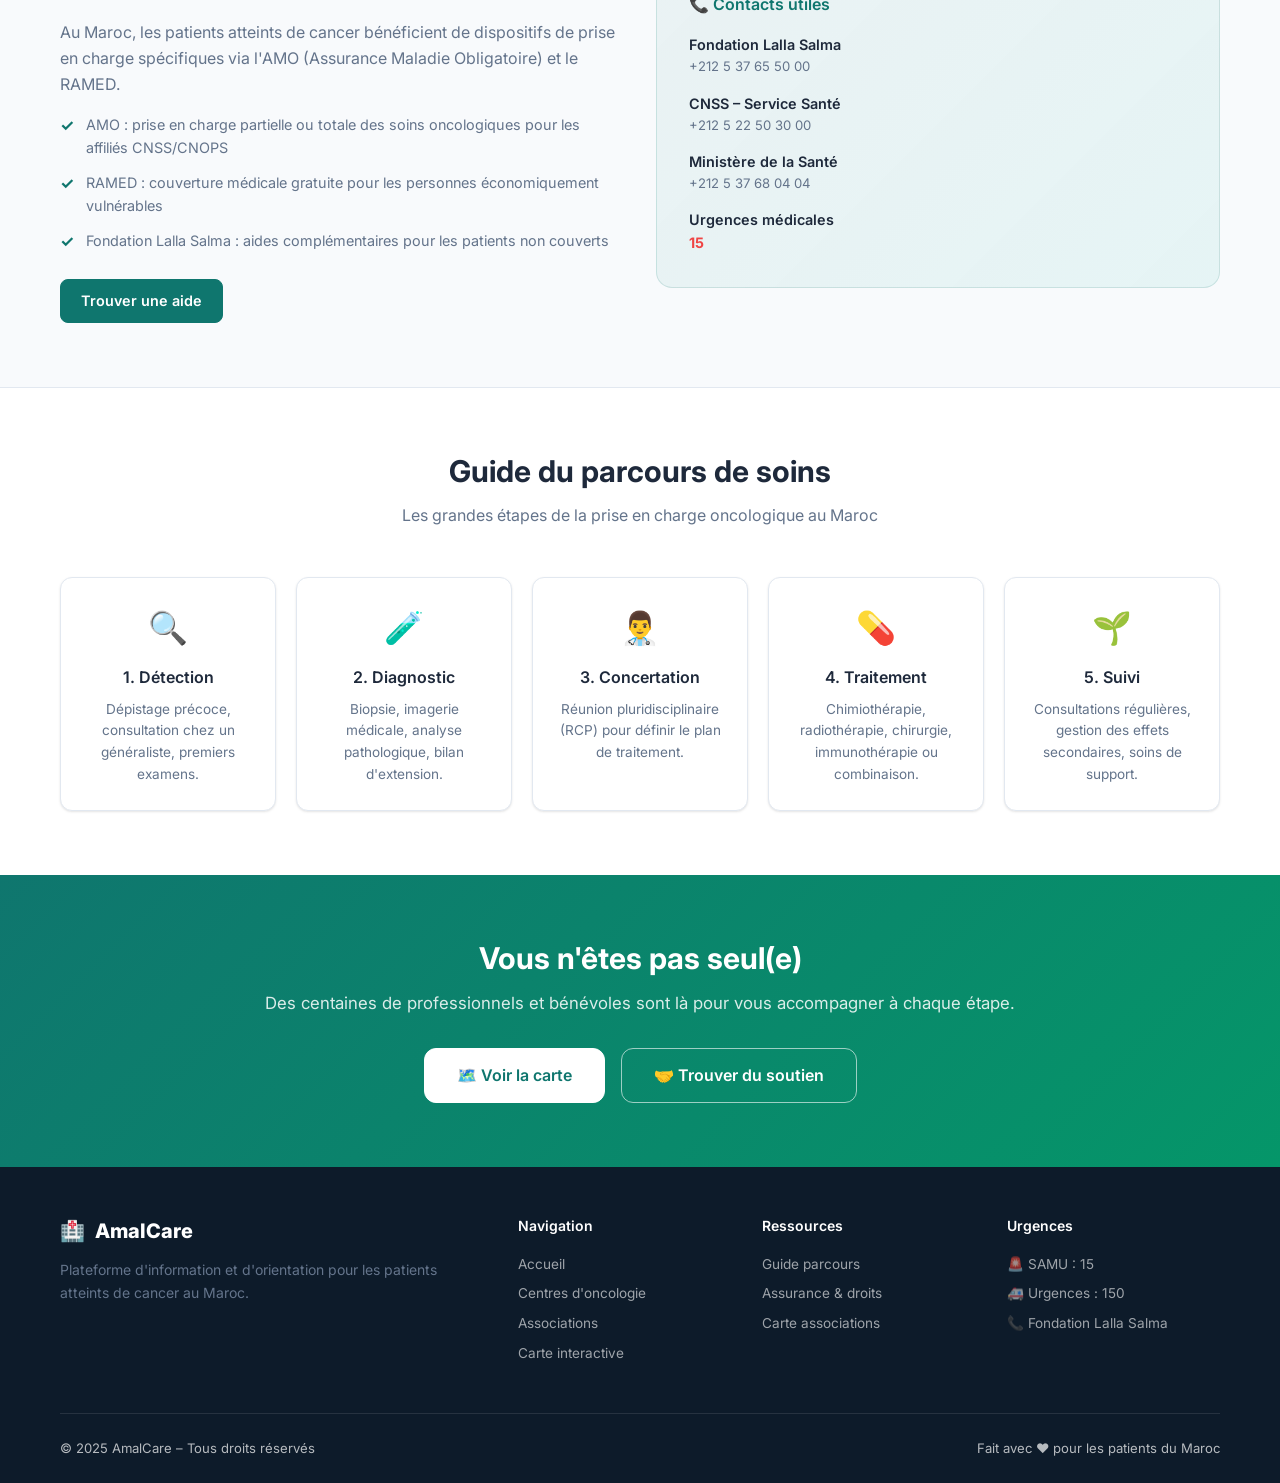
==== commit 8f49a58d: "Add files via upload" ====
--- a/AmalCare-GitHub/index.html
+++ b/AmalCare-GitHub/index.html
@@ -264,8 +264,10 @@
       document.getElementById('statCentres').textContent = centres.length;
       document.getElementById('statAssoc').textContent   = assocs.length;
 
-      // City links
-      const cities = [...new Set(centres.map(c => c.ville))].sort();
+      // City links — ville est un objet {fr, ar}
+      const AC = window.AmalCare;
+      const citySet = new Set(centres.map(c => AC.getText(c.ville)));
+      const cities  = [...citySet].sort();
       const container = document.getElementById('cityLinks');
       cities.forEach(city => {
         const a = document.createElement('a');
--- a/AmalCare-GitHub/css/style.css
+++ b/AmalCare-GitHub/css/style.css
@@ -805,152 +805,3 @@
   h1 { font-size: 1.6rem; }
 }
 
-/* ================================================================
-   Modale Signalement
-   ================================================================ */
-.modal-backdrop {
-  position: fixed;
-  inset: 0;
-  background: rgba(15,23,42,.55);
-  backdrop-filter: blur(3px);
-  display: flex;
-  align-items: center;
-  justify-content: center;
-  z-index: 9000;
-  padding: 1rem;
-  opacity: 0;
-  pointer-events: none;
-  transition: opacity .2s ease;
-}
-.modal-backdrop.open {
-  opacity: 1;
-  pointer-events: auto;
-}
-.modal-box {
-  background: var(--surface);
-  border-radius: var(--radius-lg);
-  box-shadow: var(--shadow-lg);
-  width: 100%;
-  max-width: 480px;
-  transform: translateY(18px) scale(.97);
-  transition: transform .22s ease;
-}
-.modal-backdrop.open .modal-box {
-  transform: translateY(0) scale(1);
-}
-.modal-head {
-  display: flex;
-  align-items: center;
-  justify-content: space-between;
-  padding: 1.25rem 1.5rem 1rem;
-  border-bottom: 1px solid var(--border);
-}
-.modal-head h2 {
-  font-size: 1rem;
-  font-weight: 700;
-  color: var(--text);
-  margin: 0;
-}
-.modal-close {
-  width: 32px;
-  height: 32px;
-  border-radius: 50%;
-  border: 1px solid var(--border);
-  background: transparent;
-  cursor: pointer;
-  display: flex;
-  align-items: center;
-  justify-content: center;
-  font-size: 1rem;
-  color: var(--text-muted);
-  transition: var(--transition);
-  flex-shrink: 0;
-}
-.modal-close:hover { background: var(--bg); color: var(--text); }
-
-.modal-body { padding: 1.25rem 1.5rem; }
-
-.modal-target {
-  background: var(--bg);
-  border: 1px solid var(--border);
-  border-radius: var(--radius-sm);
-  padding: .6rem .9rem;
-  font-size: .82rem;
-  color: var(--text-muted);
-  margin-bottom: 1.1rem;
-}
-.modal-target strong { color: var(--text); font-weight: 600; }
-
-.form-group { margin-bottom: 1rem; }
-.form-label {
-  display: block;
-  font-size: .8rem;
-  font-weight: 600;
-  color: var(--text);
-  margin-bottom: .4rem;
-}
-.form-control {
-  width: 100%;
-  padding: .6rem .85rem;
-  border: 1.5px solid var(--border);
-  border-radius: var(--radius-sm);
-  font-size: .875rem;
-  font-family: inherit;
-  color: var(--text);
-  background: var(--surface);
-  transition: border-color .15s, box-shadow .15s;
-  box-sizing: border-box;
-}
-.form-control:focus {
-  outline: none;
-  border-color: var(--primary);
-  box-shadow: 0 0 0 3px rgba(15,118,110,.12);
-}
-textarea.form-control { resize: vertical; min-height: 90px; }
-
-.modal-foot {
-  display: flex;
-  justify-content: flex-end;
-  gap: .65rem;
-  padding: 1rem 1.5rem 1.25rem;
-  border-top: 1px solid var(--border);
-}
-
-/* Success state */
-.modal-success {
-  display: none;
-  flex-direction: column;
-  align-items: center;
-  text-align: center;
-  padding: 2rem 1.5rem 2.25rem;
-  gap: .75rem;
-}
-.modal-success .success-icon {
-  width: 56px;
-  height: 56px;
-  border-radius: 50%;
-  background: #d1fae5;
-  display: flex;
-  align-items: center;
-  justify-content: center;
-  font-size: 1.6rem;
-}
-.modal-success h3 { font-size: 1.05rem; font-weight: 700; margin: 0; color: var(--text); }
-.modal-success p  { font-size: .875rem; color: var(--text-muted); margin: 0; }
-
-/* Bouton signaler sur les cartes */
-.btn-report {
-  font-size: .72rem;
-  font-weight: 500;
-  color: var(--text-muted);
-  background: transparent;
-  border: none;
-  cursor: pointer;
-  padding: .2rem .4rem;
-  border-radius: 6px;
-  transition: var(--transition);
-  display: inline-flex;
-  align-items: center;
-  gap: .25rem;
-}
-.btn-report:hover { color: #dc2626; background: #fef2f2; }
